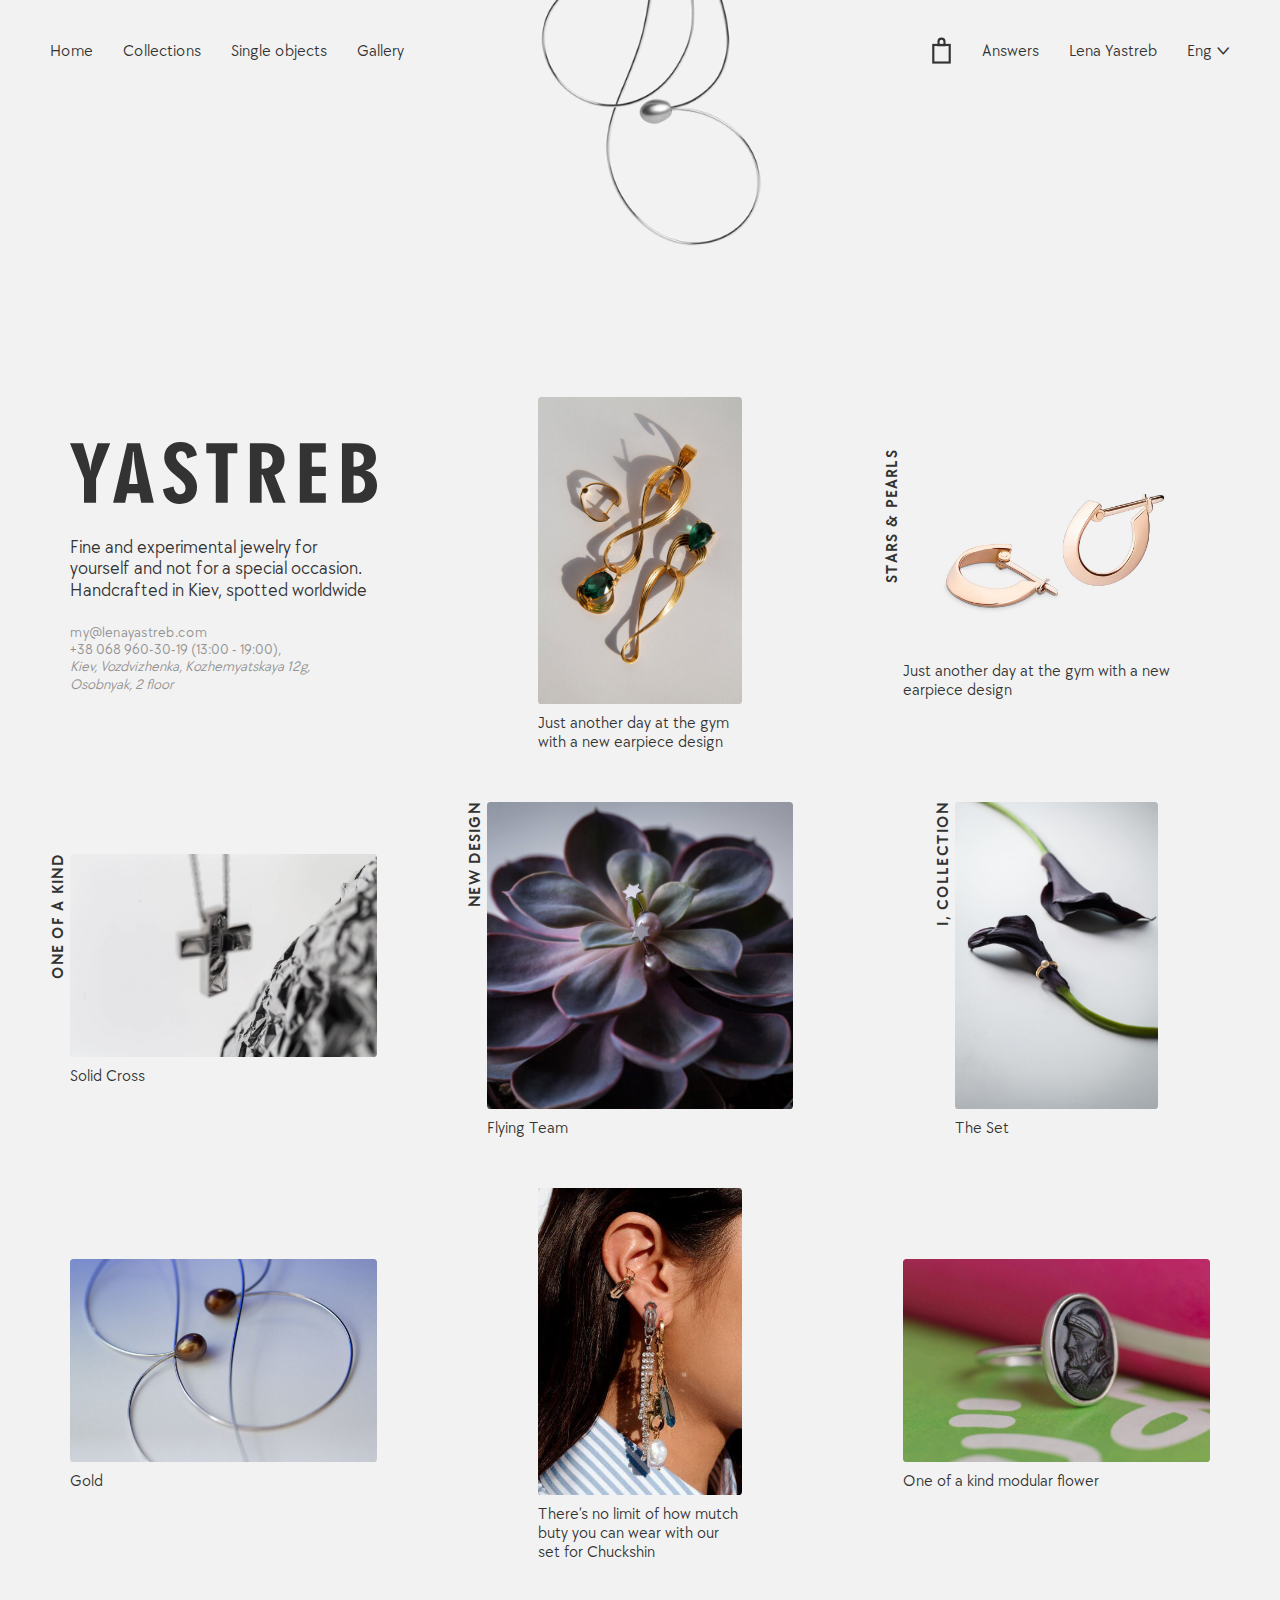
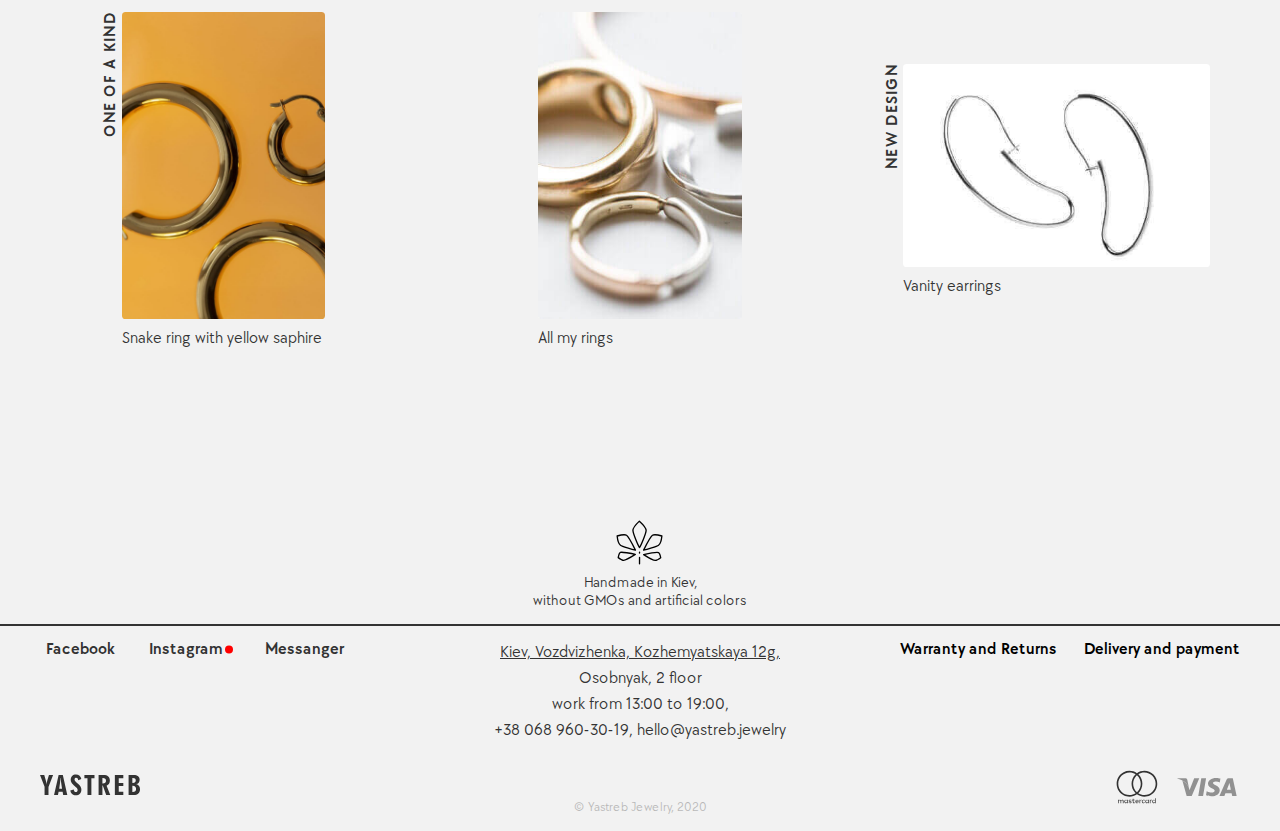
==== index.html @ 1c90f56b "first commit" ====
<!doctype html>
<html lang="en">
<head>
  <meta charset="UTF-8">
  <meta name="viewport" content="width=device-width, initial-scale=1.0">
  <meta http-equiv="X-UA-Compatible" content="ie=edge">
  <link rel="icon" href="img/favicon.png"/>
  <link rel="stylesheet" href="css/style.css">
  <title>Home | Yastreb</title>
</head>
<body>

<div id="wrapper" class="main-page main-page--decor">
  <header id="header" class="header ">
    <nav class="menu">
      <a class="header__back-ico popup-holder__header-back link--black" data-popup="close" href="index.html">
        <i class="icon-back"></i>
      </a>
      <svg class="menu__cart-mobile-ico cart-ico" viewBox="0 0 19 25" xmlns="http://www.w3.org/2000/svg">
        <path d="M6.7373 4.2125C6.7373 2.68681 7.97412 1.45 9.4998 1.45C11.0255 1.45 12.2623 2.68681 12.2623 4.2125V7.5125H6.7373V4.2125Z"/>
        <rect x="1.8999" y="7.3625" width="15.2" height="16.275"/>
      </svg>
      <a href="#" class="opener menu__opener"><span></span></a>
      <div class="drop">
        <div class="drop-list">
          <div class="menu__main">
            <ul class="menu-list">
              <li class="menu-list--border-bottom"><a href="index.html" class="menu-list--active">Home</a></li>
              <li><a href="collections.html">Collections</a></li>
              <li><a href="gallery.html">Single objects</a></li>
              <li class="menu-list--border-bottom"><a href="media.html">Gallery</a></li>
            </ul>
          </div>
          <div class="menu__secondary">
            <ul class="menu-list">
              <li class="menu__cart-ico">
                <svg class="cart-ico" viewBox="0 0 19 25" xmlns="http://www.w3.org/2000/svg">
                  <path d="M6.7373 4.2125C6.7373 2.68681 7.97412 1.45 9.4998 1.45C11.0255 1.45 12.2623 2.68681 12.2623 4.2125V7.5125H6.7373V4.2125Z"/>
                  <rect x="1.8999" y="7.3625" width="15.2" height="16.275"/>
                </svg>
              </li>
              <li><a href="#">Answers</a></li>
              <li><a href="#">Lena Yastreb</a></li>
              <li><a href="#" data-open-popup="pp_language">Eng <i class="icon-ctrl"></i></a></li>
            </ul>
          </div>
        </div>
      </div>
    </nav>

    <div class="logo ">
      <strong class="logo__img">
        <a href="#">
          <svg viewBox="0 0 147 30" fill="none" xmlns="http://www.w3.org/2000/svg">
            <path d="M129.482 29.4332V0.566793H136.839C139.727 0.566793 141.921 1.16693 143.422 2.36052C144.916 3.54745 145.67 5.28784 145.67 7.55501C145.67 9.20204 145.23 10.5557 144.343 11.6159C143.449 12.6695 142.168 13.3763 140.507 13.7164C142.382 14.2032 143.789 15.07 144.743 16.3103C145.703 17.5439 146.177 19.1309 146.177 21.078C146.177 23.6386 145.356 25.6657 143.709 27.1727C142.068 28.6797 139.827 29.4332 136.992 29.4332H129.482ZM134.992 24.9389C135.072 24.9389 135.178 24.9389 135.332 24.9522C135.485 24.9655 135.592 24.9722 135.652 24.9722C137.199 24.9722 138.38 24.5988 139.214 23.8653C140.047 23.1251 140.467 22.0782 140.467 20.7113C140.467 19.2443 140.054 18.1307 139.227 17.3772C138.4 16.6237 137.179 16.2436 135.572 16.2436H134.992V24.9389ZM134.992 11.9226C135.132 11.9493 135.272 11.9693 135.392 11.9693C135.525 11.976 135.699 11.976 135.912 11.976C137.193 11.976 138.186 11.6626 138.893 11.0425C139.607 10.409 139.961 9.52212 139.961 8.37519C139.961 7.2216 139.587 6.32807 138.847 5.70127C138.106 5.07446 137.059 4.76106 135.678 4.76106C135.612 4.76106 135.492 4.76773 135.332 4.78106C135.178 4.78773 135.065 4.7944 134.985 4.7944V11.9226H134.992ZM109.419 29.4332V0.566793H121.792V5.10113H115.122V12.016H121.792V16.4703H115.122V24.7855H121.792V29.4332H109.419ZM91.2371 12.9229C91.3105 12.9229 91.4172 12.9229 91.564 12.9429C91.7174 12.9562 91.8241 12.9629 91.8975 12.9629C93.3515 12.9629 94.4787 12.6028 95.2791 11.876C96.0795 11.1558 96.4797 10.1423 96.4797 8.84196C96.4797 7.54168 96.0862 6.54812 95.2991 5.88131C94.5054 5.20782 93.3448 4.87442 91.8174 4.87442H91.2371V12.9229ZM85.6478 29.4332V0.566793H92.7445C95.846 0.566793 98.1872 1.24694 99.7746 2.61391C101.362 3.98088 102.149 5.99467 102.149 8.66192C102.149 10.509 101.736 12.056 100.908 13.3096C100.081 14.5699 98.8942 15.4568 97.3668 15.9502L102.689 29.4399H96.7465L91.7841 15.8369H91.2371V29.4399H85.6478V29.4332ZM69.4133 29.4332V5.4012H64.8978V0.566793H79.6583V5.4012H75.1027V29.4332H69.4133ZM44.2546 22.8251L49.3037 21.4981C49.4504 22.705 49.8039 23.6319 50.3575 24.2854C50.9111 24.9522 51.6181 25.2723 52.4652 25.2723C53.2189 25.2723 53.8325 25.0122 54.2994 24.4788C54.7663 23.9453 55.0064 23.2585 55.0064 22.3916C55.0064 21.5781 54.7663 20.8113 54.2861 20.0845C53.8058 19.3576 52.6986 18.2774 50.9711 16.8437C48.5833 14.8566 46.9759 13.1963 46.1355 11.8493C45.2951 10.5023 44.8749 9.05534 44.8749 7.50167C44.8749 5.24116 45.5819 3.4341 46.9892 2.05379C48.3966 0.686819 50.2508 0 52.5386 0C54.733 0 56.5005 0.54012 57.8411 1.61369C59.1684 2.69393 60.0422 4.28095 60.4424 6.38809L55.7735 7.96844C55.6401 6.80151 55.3266 5.92132 54.8463 5.32118C54.3661 4.72105 53.7258 4.42098 52.9388 4.42098C52.1984 4.42098 51.6048 4.66104 51.1512 5.13447C50.691 5.61458 50.4642 6.24805 50.4642 7.0349C50.4642 8.40854 51.7115 10.1089 54.1994 12.1227C54.8063 12.6095 55.2665 12.9829 55.5934 13.2429C57.3876 14.7766 58.6548 16.1969 59.3819 17.4839C60.1155 18.7708 60.4824 20.1978 60.4824 21.7448C60.4824 24.2721 59.742 26.2858 58.268 27.7595C56.7939 29.2398 54.793 29.9867 52.2651 29.9867C50.0507 29.9867 48.2365 29.3599 46.8358 28.0996C45.4352 26.846 44.5814 25.0856 44.2546 22.8251ZM20.5299 29.4332L27.2131 0.566793H33.3694L39.8792 29.4332H33.8763L33.0692 24.7522H27.2131L26.2393 29.4332H20.5299ZM28.0601 20.3645H32.2221L30.8682 11.2625C30.7681 10.529 30.6681 9.60213 30.5747 8.48188C30.4813 7.36164 30.4013 6.11469 30.3412 4.73439H29.9811C29.8543 6.37475 29.7409 7.8084 29.6209 9.03534C29.5142 10.2623 29.4208 11.0425 29.3541 11.3759L28.0601 20.3645ZM6.66987 29.4332V17.6439L0 0.566793H6.21632L8.41738 8.12847C8.76421 9.3154 9.031 10.3756 9.21776 11.3025C9.41119 12.2227 9.55792 13.1696 9.66464 14.1431C9.80471 12.9229 9.97146 11.8026 10.1716 10.7691C10.3716 9.7355 10.6051 8.77528 10.8652 7.90842L13.0863 0.566793H19.1492L12.406 17.8373V29.4332H6.66987Z"/>
          </svg>
        </a>
      </strong>


    </div>

  </header>

  <div class="main-page-decor"></div>
 <main>
  <section class="home-products">
    <div class="container">
      <ul class="product-list">
        <li class="product-list-item">
          <div class="product-list-item__inner product-list-item__inner--height-auto">
            <div class="shop-info">
              <div class="shop-info__img">
                <h1 class="shop-info__title">Yastreb
                  <img src="img/logo.svg" alt="Yastreb">
                </h1>
                </div>
              <div class="shop-info__description">
                <p>Fine and experimental jewelry for yourself and not for a special occasion. Handcrafted in Kiev, spotted worldwide</p>
              </div>
              <div class="shop-info__contacts">
                <a href="mailto:my@lenayastreb.com">my@lenayastreb.com</a><br>
                <a href="tel: +380689603019">+38 068 960-30-19</a> (13:00 - 19:00),
                <address>Kiev, Vozdvizhenka, Kozhemyatskaya 12g,
                  <br>
                  Osobnyak, 2 floor</address>
              </div>
              <div class="shop-info__more">
                <img src="img/dots.svg" alt="more">
              </div>
            </div>
          </div>
        </li>

        <li class="product-list-item">
          <div class="product-list-item__inner">

            <a href="collection-slug.html">

              <div class="product-preview">
                <figure class="product-preview__inner">


                  <img class="product-preview__img" src="img/product_4.jpg" alt="Продукт">
                  <figcaption class="product-preview__horizontal-text">Just another day at the gym with a new earpiece design</figcaption>
                </figure>
              </div>
            </a>
          </div>
        </li>
        <li class="product-list-item">
          <div class="product-list-item__inner">

            <a href="collection-slug.html">

              <div class="product-preview">
                <figure class="product-preview__inner">

                  <span class="product-preview__vertical-text">Stars & Pearls</span>

                  <img class="product-preview__img" src="img/product_22.jpg" alt="Продукт">
                  <figcaption class="product-preview__horizontal-text">Just another day at the gym with a new earpiece design</figcaption>
                </figure>
              </div>
            </a>
          </div>
        </li>
        <li class="product-list-item">
          <div class="product-list-item__inner">

            <a href="collection-slug.html">

              <div class="product-preview">
                <figure class="product-preview__inner">

                  <span class="product-preview__vertical-text">One of a kind</span>

                  <img class="product-preview__img" src="img/product_6.jpg" alt="Продукт">
                  <figcaption class="product-preview__horizontal-text">Solid Cross</figcaption>
                </figure>
              </div>
            </a>
          </div>
        </li>
        <li class="product-list-item">
          <div class="product-list-item__inner">

            <a href="collection-slug.html">

              <div class="product-preview">
                <figure class="product-preview__inner">

                  <span class="product-preview__vertical-text">New design</span>

                  <img class="product-preview__img" src="img/product_1.jpg" alt="Продукт">
                  <figcaption class="product-preview__horizontal-text">Flying Team</figcaption>
                </figure>
              </div>
            </a>
          </div>
        </li>
        <li class="product-list-item">
          <div class="product-list-item__inner">

            <a href="collection-slug.html">

              <div class="product-preview">
                <figure class="product-preview__inner">

                  <span class="product-preview__vertical-text">I, Collection</span>

                  <img class="product-preview__img" src="img/product_3.jpg" alt="Продукт">
                  <figcaption class="product-preview__horizontal-text">The Set</figcaption>
                </figure>
              </div>
            </a>
          </div>
        </li>
        <li class="product-list-item">
          <div class="product-list-item__inner">

            <a href="collection-slug.html">

              <div class="product-preview">
                <figure class="product-preview__inner">


                  <img class="product-preview__img" src="img/product_7.jpg" alt="Продукт">
                  <figcaption class="product-preview__horizontal-text">Gold</figcaption>
                </figure>
              </div>
            </a>
          </div>
        </li>
        <li class="product-list-item">
          <div class="product-list-item__inner">

            <a href="collection-slug.html">

              <div class="product-preview">
                <figure class="product-preview__inner">


                  <img class="product-preview__img" src="img/product_2.jpg" alt="Продукт">
                  <figcaption class="product-preview__horizontal-text">There’s no limit of how mutch buty you can wear with our set for Chuckshin</figcaption>
                </figure>
              </div>
            </a>
          </div>
        </li>
        <li class="product-list-item">
          <div class="product-list-item__inner">

            <a href="collection-slug.html">

              <div class="product-preview">
                <figure class="product-preview__inner">


                  <img class="product-preview__img" src="img/product_11.jpg" alt="Продукт">
                  <figcaption class="product-preview__horizontal-text">One of a kind modular flower</figcaption>
                </figure>
              </div>
            </a>
          </div>
        </li>
        <li class="product-list-item">
          <div class="product-list-item__inner">

            <a href="collection-slug.html">

              <div class="product-preview">
                <figure class="product-preview__inner">

                  <span class="product-preview__vertical-text">One of a kind</span>

                  <img class="product-preview__img" src="img/product_8.jpg" alt="Продукт">
                  <figcaption class="product-preview__horizontal-text">Snake ring with yellow saphire</figcaption>
                </figure>
              </div>
            </a>
          </div>
        </li>
        <li class="product-list-item">
          <div class="product-list-item__inner">

            <a href="collection-slug.html">

              <div class="product-preview">
                <figure class="product-preview__inner">


                  <img class="product-preview__img" src="img/product_9.jpg" alt="Продукт">
                  <figcaption class="product-preview__horizontal-text">All my rings</figcaption>
                </figure>
              </div>
            </a>
          </div>
        </li>
        <li class="product-list-item">
          <div class="product-list-item__inner">

            <a href="collection-slug.html">

              <div class="product-preview">
                <figure class="product-preview__inner">

                  <span class="product-preview__vertical-text">New design</span>

                  <img class="product-preview__img" src="img/product_10.jpg" alt="Продукт">
                  <figcaption class="product-preview__horizontal-text">Vanity earrings</figcaption>
                </figure>
              </div>
            </a>
          </div>
        </li>

      </ul>
    </div>
  </section>
</main>

  <div class="popup-holder post" id="pp_gallery_product_slug">
  <div class="popup popup-holder__content">
    <div class="popup-holder__header">
      <a class="popup-holder__header-back link--black" href="#" data-popup="close">
        <i class="icon-back"></i>
      </a>
      <a class="popup-holder__header-close link--black" href="#" data-popup="close">
        <i class="icon-Close"></i>
      </a>
    </div>
    <div class="slider-arrows"></div>

    <div class="popup__container">
      <div class="post-slick-slider">
        <div class="post-slick-slider__item">
          <div class="photo-slick-slider popup__product-photo-slider">
            <div class="photo-slick-slider__item">
              <div>
                <img src="../img/product_9.jpg" alt="product">
              </div>
            </div>
          </div>
          <div class="popup__info">
            <div class="popup__title">Title photo</div>
            <div class="popup__description">1. Lorem ipsum dolor sit amet, consectetur adipisicing elit. Pariatur, rem.</div>
            <ul class="popup__product-options product-options">
              <li><span class="option-name">Weight</span> 4,3 грамм</li>
              <li><span class="option-name">Height</span> 37 мм.</li>
            </ul>
          </div>
          <a href="#" class="popup__order-link link">Order</a>
          <a href="#" class="back" data-popup="close">
            <i class="icon-back icon-back--circle"></i>
          </a>
        </div>

        <div class="post-slick-slider__item">
          <div class="photo-slick-slider popup__product-photo-slider">
            <div class="photo-slick-slider__item">
              <div>
                <img src="../img/product_5.jpg" alt="product">
              </div>
            </div>
          </div>
          <div class="popup__info">
            <div class="popup__title">Title photo</div>
            <div class="popup__description">2. Lorem ipsum dolor sit amet, consectetur adipisicing elit. Pariatur, rem.</div>
            <ul class="popup__product-options product-options">

              <li><span class="option-name">Weight</span> 4,3 грамм</li>
              <li><span class="option-name">Height</span> 37 мм.</li>

            </ul>
          </div>
          <span class="popup__order-link link">Order</span>
          <a href="#" class="back" data-popup="close">
            <i class="icon-back icon-back--circle"></i>
          </a>
        </div>

        <div class="post-slick-slider__item">
          <div class="photo-slick-slider popup__product-photo-slider">
            <div class="photo-slick-slider__item">
              <div>
                <img src="../img/product_4.jpg" alt="product">
              </div>
            </div>
          </div>
          <div class="popup__info">
            <div class="popup__title">Title photo</div>
            <div class="popup__description">3. Lorem ipsum dolor sit amet, consectetur adipisicing elit. Pariatur, rem.</div>
            <ul class="popup__product-options product-options">

              <li><span class="option-name">Weight</span> 4,3 грамм</li>
              <li><span class="option-name">Height</span> 37 мм.</li>

            </ul>
          </div>
          <span class="popup__order-link link">Order</span>
          <a href="#" class="back" data-popup="close">
            <i class="icon-back icon-back--circle"></i>
          </a>
        </div>

        <div class="post-slick-slider__item">
          <div class="photo-slick-slider popup__product-photo-slider">
            <div class="photo-slick-slider__item">
              <div>
                <img src="../img/collections-photo_2.jpg" alt="product">
              </div>
            </div>
          </div>
          <div class="popup__info">
            <div class="popup__title">Title photo</div>
            <div class="popup__description">4. Lorem ipsum dolor sit amet, consectetur adipisicing elit. Pariatur, rem.</div>
            <ul class="popup__product-options product-options">

              <li><span class="option-name">Weight</span> 4,3 грамм</li>
              <li><span class="option-name">Height</span> 37 мм.</li>

            </ul>
          </div>
          <span class="popup__order-link link">Order</span>
          <a href="#" class="back" data-popup="close">
            <i class="icon-back icon-back--circle"></i>
          </a>
        </div>

        <div class="post-slick-slider__item">
          <div class="photo-slick-slider popup__product-photo-slider">
            <div class="photo-slick-slider__item">
              <div>
                <img src="../img/product_2.jpg" alt="product">
              </div>
            </div>
          </div>
          <div class="popup__info">
            <div class="popup__title">Title photo</div>
            <div class="popup__description">5. Lorem ipsum dolor sit amet, consectetur adipisicing elit. Pariatur, rem.</div>
            <ul class="popup__product-options product-options">

              <li><span class="option-name">Weight</span> 4,3 грамм</li>
              <li><span class="option-name">Height</span> 37 мм.</li>

            </ul>
          </div>
          <span class="popup__order-link link">Order</span>
          <a href="#" class="back" data-popup="close">
            <i class="icon-back icon-back--circle"></i>
          </a>
        </div>

        <div class="post-slick-slider__item">
          <div class="photo-slick-slider popup__product-photo-slider">
            <div class="photo-slick-slider__item">
              <div>
                <img src="../img/collections-photo_3.jpg" alt="product">
              </div>
            </div>
          </div>
          <div class="popup__info">
            <div class="popup__title">Title photo</div>
            <div class="popup__description">6. Lorem ipsum dolor sit amet, consectetur adipisicing elit. Pariatur, rem.</div>
            <ul class="popup__product-options product-options">

              <li><span class="option-name">Weight</span> 4,3 грамм</li>
              <li><span class="option-name">Height</span> 37 мм.</li>

            </ul>
          </div>
          <span class="popup__order-link link">Order</span>
          <a href="#" class="back" data-popup="close">
            <i class="icon-back icon-back--circle"></i>
          </a>
        </div>

        <div class="post-slick-slider__item">
          <div class="photo-slick-slider popup__product-photo-slider">
            <div class="photo-slick-slider__item">
              <div>
                <img src="../img/product_6.jpg" alt="product">
              </div>
            </div>
          </div>
          <div class="popup__info">
            <div class="popup__title">Title photo</div>
            <div class="popup__description">7. Lorem ipsum dolor sit amet, consectetur adipisicing elit. Pariatur, rem.</div>
            <ul class="popup__product-options product-options">

              <li><span class="option-name">Weight</span> 4,3 грамм</li>
              <li><span class="option-name">Height</span> 37 мм.</li>

            </ul>
          </div>
          <span class="popup__order-link link">Order</span>
          <a href="#" class="back" data-popup="close">
            <i class="icon-back icon-back--circle"></i>
          </a>
        </div>
      </div>
    </div>
  </div>
</div>


  <footer id="footer">
      <div class="made">
          <img src="img/kiev_logo.svg" alt="Киев">
          <div class="made__text">
            Handmade in Kiev,<br>
            without GMOs and artificial colors
          </div>
      </div>

      <div class="container">
          <nav>
              <ul class="footer-nav footer-nav-left">
                  <li><a href="#">Facebook</a></li>
                  <li><a href="#" class="menu-item-decor">Instagram</a></li>
                  <li><a href="#">Messanger</a></li>
              </ul>
          </nav>
          <div class="contacts">
              <div class="show-map">
                  <img src="img/marker_map.svg" alt="Маркер на карте">
                  <span class="show-map__text">Show on the map</span>
              </div>
              <address>
                  <a class="link-map" href="https://goo.gl/maps/LA6kUesAxVRnUq699">Kiev, Vozdvizhenka, Kozhemyatskaya 12g,</a>
                  <br>Osobnyak, 2 floor
                  <br>work from 13:00 to 19:00,<br>
                  <a href="tel: +380689603019">+38 068 960-30-19</a>,
                  <a href="mailto:hello@yastreb.jewelry">hello@yastreb.jewelry</a>
              </address>
          </div>
          <nav>
              <ul class="footer-nav footer-nav-right">
                  <li><a href="static-page.html">Warranty and Returns</a></li>
                  <li><a href="static-page.html">Delivery and payment</a></li>
              </ul>
          </nav>

          <div class="footer-icons">
              <div class="footer-icons__logo">
                  <a href="#">
                      <svg class="footer__logo"  viewBox="0 0 106 22" xmlns="http://www.w3.org/2000/svg">
                          <path d="M93.8981 21.5844V0.415648H99.2332C101.328 0.415648 102.919 0.855746 104.007 1.73105C105.091 2.60147 105.637 3.87775 105.637 5.54034C105.637 6.74817 105.318 7.74083 104.675 8.51834C104.027 9.29095 103.098 9.80929 101.893 10.0587C103.253 10.4156 104.273 11.0513 104.965 11.9609C105.661 12.8655 106.005 14.0293 106.005 15.4572C106.005 17.335 105.41 18.8215 104.215 19.9266C103.025 21.0318 101.4 21.5844 99.3445 21.5844H93.8981ZM97.8934 18.2885C97.9514 18.2885 98.0288 18.2885 98.1401 18.2983C98.2513 18.3081 98.3287 18.313 98.3723 18.313C99.4944 18.313 100.351 18.0391 100.955 17.5012C101.56 16.9584 101.864 16.1907 101.864 15.1883C101.864 14.1125 101.565 13.2958 100.965 12.7433C100.365 12.1907 99.4799 11.912 98.3142 11.912H97.8934V18.2885ZM97.8934 8.74328C97.995 8.76284 98.0965 8.77751 98.1836 8.77751C98.2804 8.7824 98.4061 8.7824 98.5609 8.7824C99.4896 8.7824 100.21 8.55257 100.723 8.0978C101.241 7.63325 101.497 6.98288 101.497 6.14181C101.497 5.29584 101.226 4.64059 100.689 4.18093C100.152 3.72127 99.3928 3.49144 98.3916 3.49144C98.3432 3.49144 98.2562 3.49633 98.1401 3.50611C98.0288 3.511 97.9466 3.51589 97.8886 3.51589V8.74328H97.8934ZM79.3488 21.5844V0.415648H88.3212V3.74083H83.4844V8.81174H88.3212V12.0782H83.4844V18.176H88.3212V21.5844H79.3488ZM66.1635 9.47677C66.2167 9.47677 66.2941 9.47677 66.4005 9.49144C66.5118 9.50122 66.5892 9.50611 66.6424 9.50611C67.6968 9.50611 68.5143 9.24205 69.0947 8.70905C69.6751 8.18093 69.9653 7.43765 69.9653 6.48411C69.9653 5.53056 69.6799 4.80196 69.1092 4.31296C68.5336 3.81907 67.692 3.57457 66.5844 3.57457H66.1635V9.47677ZM62.1102 21.5844V0.415648H67.2567C69.5058 0.415648 71.2036 0.914425 72.3547 1.91687C73.5059 2.91932 74.0767 4.39609 74.0767 6.35208C74.0767 7.7066 73.7768 8.84107 73.177 9.76039C72.5772 10.6846 71.7163 11.335 70.6086 11.6968L74.4684 21.5892H70.1588L66.5602 11.6137H66.1635V21.5892H62.1102V21.5844ZM50.3373 21.5844V3.96088H47.0627V0.415648H57.7667V3.96088H54.4632V21.5844H50.3373ZM32.0926 16.7384L35.7541 15.7653C35.8605 16.6504 36.1169 17.3301 36.5184 17.8093C36.9198 18.2983 37.4325 18.533 38.0468 18.533C38.5934 18.533 39.0384 18.3423 39.377 17.9511C39.7155 17.5599 39.8897 17.0562 39.8897 16.4205C39.8897 15.824 39.7155 15.2616 39.3673 14.7286C39.019 14.1956 38.2161 13.4034 36.9634 12.3521C35.2318 10.8949 34.0661 9.67726 33.4566 8.68949C32.8472 7.70171 32.5425 6.64059 32.5425 5.50122C32.5425 3.84352 33.0552 2.51834 34.0757 1.50611C35.0963 0.503667 36.441 0 38.1 0C39.6913 0 40.9731 0.396088 41.9453 1.18337C42.9079 1.97555 43.5415 3.13936 43.8317 4.6846L40.4459 5.84352C40.3492 4.98777 40.1218 4.3423 39.7736 3.9022C39.4253 3.4621 38.961 3.24205 38.3902 3.24205C37.8533 3.24205 37.4229 3.41809 37.094 3.76528C36.7602 4.11736 36.5958 4.58191 36.5958 5.15892C36.5958 6.16626 37.5003 7.4132 39.3044 8.88997C39.7446 9.24694 40.0783 9.52078 40.3153 9.71149C41.6164 10.8362 42.5354 11.8777 43.0626 12.8215C43.5947 13.7653 43.8607 14.8117 43.8607 15.9462C43.8607 17.7995 43.3238 19.2763 42.2549 20.357C41.1859 21.4425 39.7349 21.9902 37.9017 21.9902C36.2959 21.9902 34.9802 21.5306 33.9645 20.6064C32.9488 19.687 32.3296 18.3961 32.0926 16.7384ZM14.8879 21.5844L19.7344 0.415648H24.1989L28.9196 21.5844H24.5665L23.9812 18.1516H19.7344L19.0282 21.5844H14.8879ZM20.3487 14.934H23.3669L22.385 8.25917C22.3125 7.72127 22.2399 7.04156 22.1722 6.22005C22.1045 5.39853 22.0465 4.48411 22.0029 3.47188H21.7417C21.6498 4.67482 21.5676 5.72616 21.4805 6.62592C21.4031 7.52567 21.3354 8.0978 21.2871 8.3423L20.3487 14.934ZM4.83687 21.5844V12.9389L0 0.415648H4.50796L6.10413 5.96088C6.35565 6.8313 6.54912 7.6088 6.68455 8.28851C6.82482 8.96332 6.93123 9.6577 7.00862 10.3716C7.1102 9.47677 7.23112 8.65526 7.37623 7.89731C7.52133 7.13936 7.69062 6.43521 7.87926 5.79951L9.48994 0.415648H13.8867L8.99658 13.0807V21.5844H4.83687Z"/>
                      </svg>
                  </a>
              </div>

              <div class="payment-icons">
                  <svg width="42" height="34" viewBox="0 0 42 34" xmlns="http://www.w3.org/2000/svg">
                      <path d="M7.59257 33.1974V31.0409C7.59257 30.2144 7.09285 29.6729 6.27257 29.6729C5.83885 29.6729 5.37685 29.8154 5.05628 30.2809C4.80171 29.8819 4.45285 29.6729 3.91542 29.6729C3.50999 29.6539 3.12342 29.8439 2.87828 30.1764V29.7394H2.19942V33.1974H2.87828V31.2214C2.87828 30.6134 3.23657 30.3189 3.73628 30.3189C4.23599 30.3189 4.51885 30.6419 4.51885 31.2214V33.2069H5.19771V31.2214C5.19771 30.6134 5.556 30.3189 6.05571 30.3189C6.55542 30.3189 6.83828 30.6419 6.83828 31.2214V33.2069L7.59257 33.1974ZM18.7371 29.7774H17.4831V28.7324H16.8043V29.7774H16.0971V30.3854H16.8137V32.0099C16.8137 32.7984 17.0966 33.2734 17.9546 33.2734C18.2751 33.2639 18.5957 33.1784 18.8786 33.0169L18.6617 32.4089C18.4731 32.5324 18.2469 32.5894 18.0206 32.5894C17.6623 32.5894 17.4831 32.3709 17.4831 32.0099V30.3569H18.7371V29.7774ZM25.1014 29.6729C24.7243 29.6634 24.3754 29.8534 24.168 30.1764V29.7394H23.4892V33.1974H24.168V31.2594C24.168 30.6799 24.4509 30.3189 24.9223 30.3189C25.0826 30.3284 25.2334 30.3474 25.3843 30.3949L25.6012 29.7489C25.4409 29.7014 25.2712 29.6824 25.1014 29.6729ZM15.4843 30.0339C15.126 29.7774 14.6263 29.6729 14.0889 29.6729C13.2309 29.6729 12.6934 30.0719 12.6934 30.7559C12.6934 31.3354 13.0894 31.6584 13.8343 31.7629L14.1926 31.8009C14.5886 31.8769 14.8337 32.0194 14.8337 32.1999C14.8337 32.4564 14.5509 32.6369 14.0134 32.6369C13.608 32.6464 13.2026 32.5229 12.8726 32.2759L12.5143 32.8174C13.014 33.1784 13.6269 33.2544 13.9851 33.2544C14.9846 33.2544 15.522 32.7889 15.522 32.1334C15.522 31.5254 15.0883 31.2309 14.3434 31.1264L13.9851 31.0884C13.6646 31.0504 13.3817 30.9459 13.3817 30.7274C13.3817 30.4709 13.6646 30.2904 14.0606 30.2904C14.4943 30.2904 14.9186 30.4709 15.1354 30.5754L15.4843 30.0339ZM25.8557 31.4684C25.8557 32.5134 26.5346 33.2734 27.6472 33.2734C28.1469 33.2734 28.5052 33.1689 28.8634 32.8744L28.5052 32.3329C28.2506 32.5419 27.9394 32.6559 27.6094 32.6559C27.006 32.6559 26.5346 32.1904 26.5346 31.5064C26.5346 30.8224 26.9966 30.3569 27.6094 30.3569C27.9394 30.3569 28.2506 30.4709 28.5052 30.6799L28.8634 30.1384C28.5052 29.8534 28.1469 29.7394 27.6472 29.7394C26.5629 29.6729 25.8557 30.4329 25.8557 31.4684ZM21.066 29.6729C20.0666 29.6729 19.3877 30.3949 19.3877 31.4779C19.3877 32.5609 20.1043 33.2829 21.1414 33.2829C21.6412 33.2924 22.1409 33.1309 22.5369 32.8174L22.1786 32.3139C21.8957 32.5419 21.5374 32.6654 21.1791 32.6749C20.7171 32.6749 20.2174 32.3899 20.142 31.7724H22.6783V31.4874C22.6689 30.3949 22.0277 29.6729 21.066 29.6729ZM21.0283 30.3189C21.528 30.3189 21.8863 30.6419 21.924 31.1834H20.0666C20.1703 30.6799 20.4909 30.3189 21.0283 30.3189ZM11.7694 31.4684V29.7394H11.0906V30.1764C10.836 29.8534 10.4871 29.6729 9.978 29.6729C9.01628 29.6729 8.29971 30.4329 8.29971 31.4779C8.29971 32.5229 9.01628 33.2829 9.978 33.2829C10.4777 33.2829 10.836 33.1024 11.0906 32.7794V33.2164H11.7694V31.4684ZM9.01628 31.4684C9.01628 30.8224 9.41228 30.3189 10.0911 30.3189C10.7323 30.3189 11.1283 30.8224 11.1283 31.4684C11.1283 32.1524 10.6946 32.6179 10.0911 32.6179C9.41228 32.6559 9.01628 32.1239 9.01628 31.4684ZM35.4352 29.6729C35.058 29.6634 34.7092 29.8534 34.5017 30.1764V29.7394H33.8229V33.1974H34.5017V31.2594C34.5017 30.6799 34.7846 30.3189 35.256 30.3189C35.4163 30.3284 35.5672 30.3474 35.718 30.3949L35.9349 29.7489C35.7652 29.7014 35.5954 29.6824 35.4352 29.6729ZM32.7857 31.4684V29.7394H32.1069V30.1764C31.8523 29.8534 31.5034 29.6729 30.9943 29.6729C30.0326 29.6729 29.316 30.4329 29.316 31.4779C29.316 32.5229 30.0326 33.2829 30.9943 33.2829C31.494 33.2829 31.8523 33.1024 32.1069 32.7794V33.2164H32.7857V31.4684ZM30.0326 31.4684C30.0326 30.8224 30.4286 30.3189 31.1074 30.3189C31.7486 30.3189 32.1446 30.8224 32.1446 31.4684C32.1446 32.1524 31.7109 32.6179 31.1074 32.6179C30.4286 32.6559 30.0326 32.1239 30.0326 31.4684ZM39.6875 31.4684V28.3714H39.0086V30.1764C38.754 29.8534 38.4052 29.6729 37.896 29.6729C36.9343 29.6729 36.2177 30.4329 36.2177 31.4779C36.2177 32.5229 36.9343 33.2829 37.896 33.2829C38.3957 33.2829 38.754 33.1024 39.0086 32.7794V33.2164H39.6875V31.4684ZM36.9343 31.4684C36.9343 30.8224 37.3303 30.3189 38.0092 30.3189C38.6503 30.3189 39.0463 30.8224 39.0463 31.4684C39.0463 32.1524 38.6126 32.6179 38.0092 32.6179C37.3303 32.6654 36.9343 32.1239 36.9343 31.4684ZM37.5094 4.54541C33.0686 0.0709102 26.0632 -0.50859 20.9529 3.15841C17.0306 0.34641 11.8826 -0.0240899 7.602 2.19891C3.32142 4.42191 0.634277 8.86791 0.634277 13.7224C0.634277 18.5769 3.32142 23.0229 7.602 25.2459C11.8826 27.4689 17.0306 27.0984 20.9529 24.2864C24.8752 27.0984 30.0232 27.4689 34.3037 25.2459C38.5843 23.0229 41.2715 18.5769 41.2715 13.7224C41.2809 10.2739 39.9232 6.97741 37.5094 4.54541ZM20.9529 22.2249C16.2951 18.0639 15.8614 10.8914 19.9911 6.18891C20.2929 5.84691 20.6134 5.52391 20.9529 5.21991C25.6106 9.38091 26.0443 16.5629 21.9052 21.2559C21.6129 21.5979 21.2923 21.9209 20.9529 22.2249ZM13.5043 25.0559C7.29085 25.0559 2.25599 19.9829 2.25599 13.7224C2.25599 7.46191 7.29085 2.38891 13.5043 2.38891C15.6823 2.37941 17.8131 3.02541 19.6329 4.23191C14.4283 9.12441 14.1454 17.3419 19.0011 22.5859C19.1991 22.8044 19.416 23.0134 19.6329 23.2224C17.8131 24.4194 15.6823 25.0654 13.5043 25.0559ZM28.4014 25.0559C26.2234 25.0654 24.0926 24.4194 22.2729 23.2224C27.4774 18.3204 27.7509 10.1029 22.8952 4.85891C22.6972 4.64041 22.4897 4.44091 22.2729 4.23191C24.0926 3.02541 26.2234 2.37941 28.4014 2.38891C34.6149 2.38891 39.6497 7.46191 39.6497 13.7224C39.6592 19.9829 34.6243 25.0559 28.4014 25.0559Z"/>
                  </svg>
                  <svg width="66" height="38" viewBox="0 0 66 38" xmlns="http://www.w3.org/2000/svg">
                      <g opacity="0.5">
                          <path d="M24.2691 27.9964L27.2768 10.2409H32.076L29.0682 27.9964H24.2691ZM46.4168 10.6209C45.4645 10.2694 43.9748 9.87988 42.1174 9.87988C37.3748 9.87988 34.0277 12.2834 33.9994 15.7414C33.9711 18.2969 36.3848 19.7124 38.2045 20.5674C40.0714 21.4414 40.7031 21.9924 40.6937 22.7714C40.6842 23.9589 39.204 24.5004 37.818 24.5004C35.8945 24.5004 34.8762 24.2344 33.3017 23.5694L32.6794 23.2844L32.01 27.2554C33.132 27.7494 35.2062 28.1769 37.356 28.2054C42.4002 28.2054 45.6814 25.8209 45.7191 22.1444C45.738 20.1209 44.4557 18.5914 41.6837 17.3184C40.0054 16.5014 38.9777 15.9504 38.9871 15.1144C38.9871 14.3734 39.8545 13.5849 41.7402 13.5849C43.3148 13.5564 44.4462 13.9079 45.3325 14.2689L45.7662 14.4779L46.4168 10.6209ZM58.7777 10.2409H55.0628C53.9125 10.2409 53.0545 10.5544 52.5454 11.7134L45.4174 27.9774H50.4617C50.4617 27.9774 51.282 25.7924 51.4705 25.3079C52.0174 25.3079 56.9202 25.3174 57.618 25.3174C57.7594 25.9349 58.2025 27.9774 58.2025 27.9774H62.6622L58.7777 10.2409ZM52.8942 21.7074C53.2902 20.6814 54.8082 16.7484 54.8082 16.7484C54.78 16.7959 55.2042 15.7224 55.4494 15.0574L55.77 16.5869C55.77 16.5869 56.694 20.8239 56.8825 21.7169L52.8942 21.7074ZM20.196 10.2409L15.4911 22.3439L14.9914 19.8834C14.1145 17.0524 11.3897 13.9839 8.34424 12.4449L12.6437 27.9679L17.7257 27.9584L25.278 10.2409H20.196Z"/>
                          <path d="M11.1067 10.241H3.3658L3.2998 10.6115C9.32466 12.084 13.3129 15.6275 14.9629 19.9025L13.2752 11.742C12.9924 10.621 12.1438 10.279 11.1067 10.241Z"/>
                      </g>
                  </svg>
              </div>
          </div>
          <span class="copyright">&copy; <a href="#">Yastreb</a> Jewelry, 2020</span>
      </div>
  </footer>

  <div class="popup-holder language" id="pp_language">
    <div class="popup-small language__popup popup-holder__content">
      <ul class="language__list">
        <li><a href="#">Українська</a></li>
        <li><a href="#">Русский</a></li>
        <li><a href="#">English</a></li>
      </ul>
    </div>
  </div>

  <div id="cart" class="cart">

  <div class="cart-panel">

    <div class="cart-panel__header">
      <a class="cart-panel__ico" href="#">
        <i class="icon-Close cart-panel__close"></i>
        <i class=" icon-back cart-panel__arrow"></i>
      </a>
    </div>

    <ul class="cart-panel__product-list">
      <li>
        <div class="product-cart">
          <img class="product-cart__img" src="img/product_14.jpg" alt="Product in the cart">
          <div>
            <span class="product-cart__title">Mono Earring "Eternity" blue"</span>
            <span class="product-cart__price">2800 UAH</span>
          </div>
          <a class="product-cart__delete" href="#"><i class="icon-Close"></i></a>
        </div>
      </li>

      <li>
        <div class="product-cart">
          <img class="product-cart__img" src="img/product_23.jpg" alt="Product in the cart">
          <div>
            <span class="product-cart__title">Earrings "Mirror</span>
            <span class="product-cart__price">On order</span>
          </div>
          <a class="product-cart__delete" href="#"><i class="icon-Close"></i></a>
        </div>
      </li>
    </ul>

    <span class="cart-panel__total-sum">Total, including delivery: 2800 UAH</span>

    <div class="cart-panel__form-cart">
      <form action="/" class="nice-form">
        <fieldset>
          <legend>Contact information</legend>
          <label>Name
            <input type="text" name="name">
          </label>
          <label>Phone
            <input class="input--error" type="text" name="phone">
          </label>
          <label>E-mail (not necessary)
            <input type="email" name="email">
          </label>
          <label>Comments to the order: sizes, urgency, wishes
            <textarea name="message" cols="20" rows="5"></textarea>
          </label>
        </fieldset>

        <fieldset>
          <legend>Payment method</legend>
          <label>
            <input type="radio" name="pay" checked>
            <span class="fake-input"></span>
            <span class="fake-label">Pay by Visa / Mastercard online</span>
          </label>
          <label>
            <input type="radio" name="pay">
            <span class="fake-input"></span>
            <span class="fake-label">Pay upon receipt</span>
          </label>
          <label>
            <input type="radio" name="pay">
            <span class="fake-input"></span>
            <span class="fake-label">Transfer to card</span>
          </label>
        </fieldset>

        <fieldset>
          <legend>How i want to receive my order</legend>
          <label>
            <input type="radio" name="delivery" checked>
            <span class="fake-input"></span>
            <span class="fake-label">Pick up personally</span>
          </label>
          <label>
            <input type="radio" name="delivery">
            <span class="fake-input"></span>
            <span class="fake-label">Deliver by "Nova Poshta"</span>
          </label>
        </fieldset>
        
        

        <button type="button" class="btn">Delivery and payment</button>
        <a href="#">Just send a request</a>
      </form>
    </div>

    <div class="cart-panel__info cart-panel__info--text-error">
      <p>We need to know how to contact you, please leave your phone number or e-mail</p>
    </div>

    <div class="cart-panel__info">
      <p> We send my jewelry by New Mail, send it by courier in Kiev or personally in the showroom. After placing your order, we will contact you within 24 hours to clarify the details. </p>
      <p> You can pay with Visa \ Mastercard online, upon receipt or transfer to a card </p>
    </div>

    <div class="cart-panel__info cart-panel__info--text-green">
      <span class="cart-panel__info-title">Order with customization</span>
      <p>We will contact you to clarify the desired changes, cost and timing</p>
    </div>

    <div class="cart-panel__info cart-panel__info--thanks">
      <span class="cart-panel__info-title">Thanks!</span>
      <p>We will contact you as soon as possible, and the order was assigned the code 2342</p>
    </div>

    <div class="cart-panel__instagram cart-panel-instagram">

      <a href="#" class="cart-panel-instagram__ico link--black">
        <i class="icon-instagram"></i>
      </a>
      <div class="cart-panel-instagram__text">
        <p>While my guys are processing your order, check out my Instagram for beautiful pictures and new ideas</p>
      </div>


      <div class="cart-panel-instagram__photos">
        <div class="cart-panel-slick-slider">
          <div>
            <div class="cart-panel-instagram__photo">
              <img src="img/cart-inst_1.jpg" alt="cart-img">
            </div>
          </div>
          <div>
            <div class="cart-panel-instagram__photo">
              <img src="img/cart-inst_2.jpg" alt="cart-img">
            </div>
          </div>
          <div>
            <div class="cart-panel-instagram__photo">
              <img src="img/cart-inst_3.jpg" alt="cart-img">
            </div>
          </div>
          <div>
            <div class="cart-panel-instagram__photo">
              <img src="img/cart-inst_4.jpg" alt="cart-img">
            </div>
          </div>
          <div>
            <div class="cart-panel-instagram__photo">
              <img src="img/cart-inst_5.jpg" alt="cart-img">
            </div>
          </div>
          <div>
            <div class="cart-panel-instagram__photo">
              <img src="img/cart-inst_4.jpg" alt="cart-img">
            </div>
          </div>
        </div>
      </div>
    </div>

    <span class="cart-panel__text-close link cart-panel__close">Close</span>
  </div>
</div>

  </div> 

  <script src="js/main.js"></script>
</body>
</html>
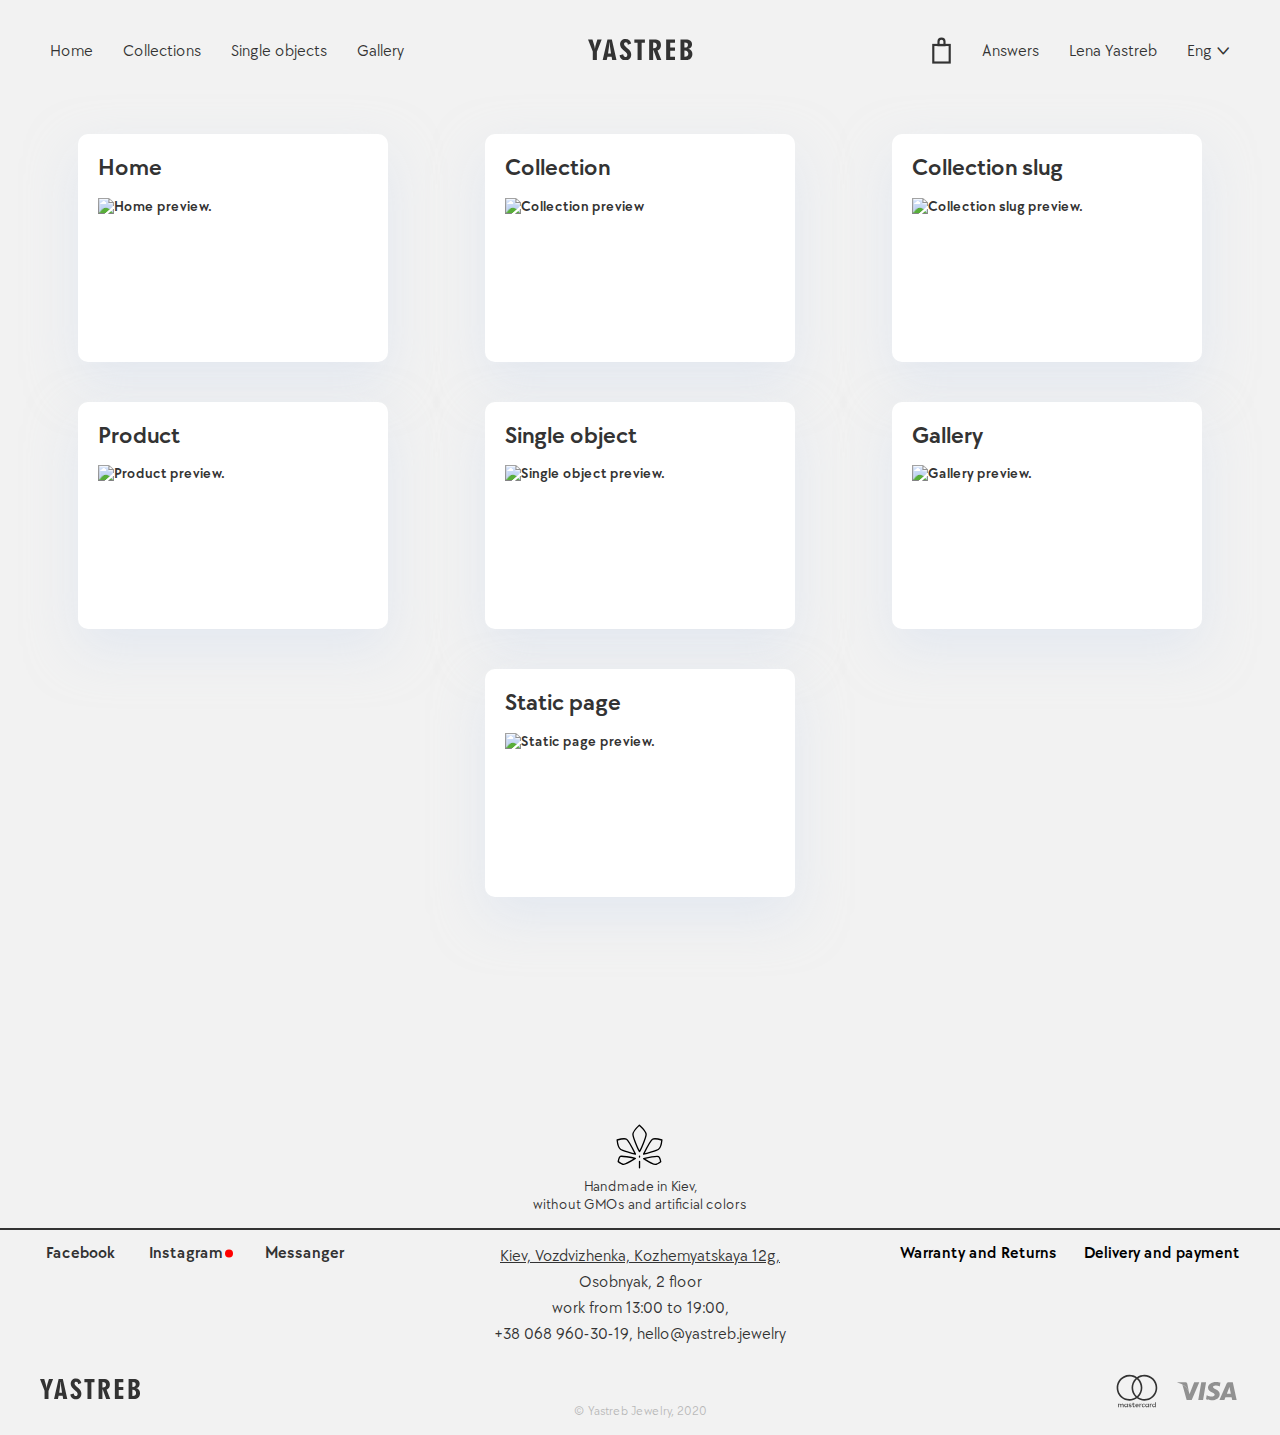
==== commit 0cf623ff: "Add files via upload" ====
--- a/index.html
+++ b/index.html
@@ -1,4 +1,3 @@
-
 <!doctype html>
 <html lang="en">
 <head>
@@ -7,11 +6,11 @@
   <meta http-equiv="X-UA-Compatible" content="ie=edge">
   <link rel="icon" href="img/favicon.png"/>
   <link rel="stylesheet" href="css/style.css">
-  <title>Home | Yastreb</title>
+  <title></title>
 </head>
 <body>
 
-<div id="wrapper" class="main-page main-page--decor">
+<div id="wrapper" class="">
   <header id="header" class="header ">
     <nav class="menu">
       <a class="header__back-ico popup-holder__header-back link--black" data-popup="close" href="index.html">
@@ -26,7 +25,7 @@
         <div class="drop-list">
           <div class="menu__main">
             <ul class="menu-list">
-              <li class="menu-list--border-bottom"><a href="index.html" class="menu-list--active">Home</a></li>
+              <li class="menu-list--border-bottom"><a href="home.html" class="menu-list--active">Home</a></li>
               <li><a href="collections.html">Collections</a></li>
               <li><a href="gallery.html">Single objects</a></li>
               <li class="menu-list--border-bottom"><a href="media.html">Gallery</a></li>
@@ -51,7 +50,7 @@
 
     <div class="logo ">
       <strong class="logo__img">
-        <a href="#">
+        <a href="./">
           <svg viewBox="0 0 147 30" fill="none" xmlns="http://www.w3.org/2000/svg">
             <path d="M129.482 29.4332V0.566793H136.839C139.727 0.566793 141.921 1.16693 143.422 2.36052C144.916 3.54745 145.67 5.28784 145.67 7.55501C145.67 9.20204 145.23 10.5557 144.343 11.6159C143.449 12.6695 142.168 13.3763 140.507 13.7164C142.382 14.2032 143.789 15.07 144.743 16.3103C145.703 17.5439 146.177 19.1309 146.177 21.078C146.177 23.6386 145.356 25.6657 143.709 27.1727C142.068 28.6797 139.827 29.4332 136.992 29.4332H129.482ZM134.992 24.9389C135.072 24.9389 135.178 24.9389 135.332 24.9522C135.485 24.9655 135.592 24.9722 135.652 24.9722C137.199 24.9722 138.38 24.5988 139.214 23.8653C140.047 23.1251 140.467 22.0782 140.467 20.7113C140.467 19.2443 140.054 18.1307 139.227 17.3772C138.4 16.6237 137.179 16.2436 135.572 16.2436H134.992V24.9389ZM134.992 11.9226C135.132 11.9493 135.272 11.9693 135.392 11.9693C135.525 11.976 135.699 11.976 135.912 11.976C137.193 11.976 138.186 11.6626 138.893 11.0425C139.607 10.409 139.961 9.52212 139.961 8.37519C139.961 7.2216 139.587 6.32807 138.847 5.70127C138.106 5.07446 137.059 4.76106 135.678 4.76106C135.612 4.76106 135.492 4.76773 135.332 4.78106C135.178 4.78773 135.065 4.7944 134.985 4.7944V11.9226H134.992ZM109.419 29.4332V0.566793H121.792V5.10113H115.122V12.016H121.792V16.4703H115.122V24.7855H121.792V29.4332H109.419ZM91.2371 12.9229C91.3105 12.9229 91.4172 12.9229 91.564 12.9429C91.7174 12.9562 91.8241 12.9629 91.8975 12.9629C93.3515 12.9629 94.4787 12.6028 95.2791 11.876C96.0795 11.1558 96.4797 10.1423 96.4797 8.84196C96.4797 7.54168 96.0862 6.54812 95.2991 5.88131C94.5054 5.20782 93.3448 4.87442 91.8174 4.87442H91.2371V12.9229ZM85.6478 29.4332V0.566793H92.7445C95.846 0.566793 98.1872 1.24694 99.7746 2.61391C101.362 3.98088 102.149 5.99467 102.149 8.66192C102.149 10.509 101.736 12.056 100.908 13.3096C100.081 14.5699 98.8942 15.4568 97.3668 15.9502L102.689 29.4399H96.7465L91.7841 15.8369H91.2371V29.4399H85.6478V29.4332ZM69.4133 29.4332V5.4012H64.8978V0.566793H79.6583V5.4012H75.1027V29.4332H69.4133ZM44.2546 22.8251L49.3037 21.4981C49.4504 22.705 49.8039 23.6319 50.3575 24.2854C50.9111 24.9522 51.6181 25.2723 52.4652 25.2723C53.2189 25.2723 53.8325 25.0122 54.2994 24.4788C54.7663 23.9453 55.0064 23.2585 55.0064 22.3916C55.0064 21.5781 54.7663 20.8113 54.2861 20.0845C53.8058 19.3576 52.6986 18.2774 50.9711 16.8437C48.5833 14.8566 46.9759 13.1963 46.1355 11.8493C45.2951 10.5023 44.8749 9.05534 44.8749 7.50167C44.8749 5.24116 45.5819 3.4341 46.9892 2.05379C48.3966 0.686819 50.2508 0 52.5386 0C54.733 0 56.5005 0.54012 57.8411 1.61369C59.1684 2.69393 60.0422 4.28095 60.4424 6.38809L55.7735 7.96844C55.6401 6.80151 55.3266 5.92132 54.8463 5.32118C54.3661 4.72105 53.7258 4.42098 52.9388 4.42098C52.1984 4.42098 51.6048 4.66104 51.1512 5.13447C50.691 5.61458 50.4642 6.24805 50.4642 7.0349C50.4642 8.40854 51.7115 10.1089 54.1994 12.1227C54.8063 12.6095 55.2665 12.9829 55.5934 13.2429C57.3876 14.7766 58.6548 16.1969 59.3819 17.4839C60.1155 18.7708 60.4824 20.1978 60.4824 21.7448C60.4824 24.2721 59.742 26.2858 58.268 27.7595C56.7939 29.2398 54.793 29.9867 52.2651 29.9867C50.0507 29.9867 48.2365 29.3599 46.8358 28.0996C45.4352 26.846 44.5814 25.0856 44.2546 22.8251ZM20.5299 29.4332L27.2131 0.566793H33.3694L39.8792 29.4332H33.8763L33.0692 24.7522H27.2131L26.2393 29.4332H20.5299ZM28.0601 20.3645H32.2221L30.8682 11.2625C30.7681 10.529 30.6681 9.60213 30.5747 8.48188C30.4813 7.36164 30.4013 6.11469 30.3412 4.73439H29.9811C29.8543 6.37475 29.7409 7.8084 29.6209 9.03534C29.5142 10.2623 29.4208 11.0425 29.3541 11.3759L28.0601 20.3645ZM6.66987 29.4332V17.6439L0 0.566793H6.21632L8.41738 8.12847C8.76421 9.3154 9.031 10.3756 9.21776 11.3025C9.41119 12.2227 9.55792 13.1696 9.66464 14.1431C9.80471 12.9229 9.97146 11.8026 10.1716 10.7691C10.3716 9.7355 10.6051 8.77528 10.8652 7.90842L13.0863 0.566793H19.1492L12.406 17.8373V29.4332H6.66987Z"/>
           </svg>
@@ -63,406 +62,67 @@
 
   </header>
 
-  <div class="main-page-decor"></div>
- <main>
-  <section class="home-products">
-    <div class="container">
-      <ul class="product-list">
-        <li class="product-list-item">
-          <div class="product-list-item__inner product-list-item__inner--height-auto">
-            <div class="shop-info">
-              <div class="shop-info__img">
-                <h1 class="shop-info__title">Yastreb
-                  <img src="img/logo.svg" alt="Yastreb">
-                </h1>
-                </div>
-              <div class="shop-info__description">
-                <p>Fine and experimental jewelry for yourself and not for a special occasion. Handcrafted in Kiev, spotted worldwide</p>
-              </div>
-              <div class="shop-info__contacts">
-                <a href="mailto:my@lenayastreb.com">my@lenayastreb.com</a><br>
-                <a href="tel: -+380689603019">+38 068 960-30-19</a> (13:00 - 19:00),
-                <address>Kiev, Vozdvizhenka, Kozhemyatskaya 12g,
-                  <br>
-                  Osobnyak, 2 floor</address>
-              </div>
-              <div class="shop-info__more">
-                <img src="img/dots.svg" alt="more">
-              </div>
-            </div>
-          </div>
-        </li>
-
-        <li class="product-list-item">
-          <div class="product-list-item__inner">
-
-            <a href="collection-slug.html">
-
-              <div class="product-preview">
-                <figure class="product-preview__inner">
-
-
-                  <img class="product-preview__img" src="img/product_4.jpg" alt="Продукт">
-                  <figcaption class="product-preview__horizontal-text">Just another day at the gym with a new earpiece design</figcaption>
-                </figure>
-              </div>
-            </a>
-          </div>
-        </li>
-        <li class="product-list-item">
-          <div class="product-list-item__inner">
-
-            <a href="collection-slug.html">
-
-              <div class="product-preview">
-                <figure class="product-preview__inner">
-
-                  <span class="product-preview__vertical-text">Stars & Pearls</span>
-
-                  <img class="product-preview__img" src="img/product_22.jpg" alt="Продукт">
-                  <figcaption class="product-preview__horizontal-text">Just another day at the gym with a new earpiece design</figcaption>
-                </figure>
-              </div>
-            </a>
-          </div>
-        </li>
-        <li class="product-list-item">
-          <div class="product-list-item__inner">
-
-            <a href="collection-slug.html">
-
-              <div class="product-preview">
-                <figure class="product-preview__inner">
-
-                  <span class="product-preview__vertical-text">One of a kind</span>
-
-                  <img class="product-preview__img" src="img/product_6.jpg" alt="Продукт">
-                  <figcaption class="product-preview__horizontal-text">Solid Cross</figcaption>
-                </figure>
-              </div>
-            </a>
-          </div>
-        </li>
-        <li class="product-list-item">
-          <div class="product-list-item__inner">
-
-            <a href="collection-slug.html">
-
-              <div class="product-preview">
-                <figure class="product-preview__inner">
-
-                  <span class="product-preview__vertical-text">New design</span>
-
-                  <img class="product-preview__img" src="img/product_1.jpg" alt="Продукт">
-                  <figcaption class="product-preview__horizontal-text">Flying Team</figcaption>
-                </figure>
-              </div>
-            </a>
-          </div>
-        </li>
-        <li class="product-list-item">
-          <div class="product-list-item__inner">
-
-            <a href="collection-slug.html">
-
-              <div class="product-preview">
-                <figure class="product-preview__inner">
-
-                  <span class="product-preview__vertical-text">I, Collection</span>
-
-                  <img class="product-preview__img" src="img/product_3.jpg" alt="Продукт">
-                  <figcaption class="product-preview__horizontal-text">The Set</figcaption>
-                </figure>
-              </div>
-            </a>
-          </div>
-        </li>
-        <li class="product-list-item">
-          <div class="product-list-item__inner">
-
-            <a href="collection-slug.html">
-
-              <div class="product-preview">
-                <figure class="product-preview__inner">
-
-
-                  <img class="product-preview__img" src="img/product_7.jpg" alt="Продукт">
-                  <figcaption class="product-preview__horizontal-text">Gold</figcaption>
-                </figure>
-              </div>
-            </a>
-          </div>
-        </li>
-        <li class="product-list-item">
-          <div class="product-list-item__inner">
-
-            <a href="collection-slug.html">
-
-              <div class="product-preview">
-                <figure class="product-preview__inner">
-
-
-                  <img class="product-preview__img" src="img/product_2.jpg" alt="Продукт">
-                  <figcaption class="product-preview__horizontal-text">There’s no limit of how mutch buty you can wear with our set for Chuckshin</figcaption>
-                </figure>
-              </div>
-            </a>
-          </div>
-        </li>
-        <li class="product-list-item">
-          <div class="product-list-item__inner">
-
-            <a href="collection-slug.html">
-
-              <div class="product-preview">
-                <figure class="product-preview__inner">
-
-
-                  <img class="product-preview__img" src="img/product_11.jpg" alt="Продукт">
-                  <figcaption class="product-preview__horizontal-text">One of a kind modular flower</figcaption>
-                </figure>
-              </div>
-            </a>
-          </div>
-        </li>
-        <li class="product-list-item">
-          <div class="product-list-item__inner">
-
-            <a href="collection-slug.html">
-
-              <div class="product-preview">
-                <figure class="product-preview__inner">
-
-                  <span class="product-preview__vertical-text">One of a kind</span>
-
-                  <img class="product-preview__img" src="img/product_8.jpg" alt="Продукт">
-                  <figcaption class="product-preview__horizontal-text">Snake ring with yellow saphire</figcaption>
-                </figure>
-              </div>
-            </a>
-          </div>
-        </li>
-        <li class="product-list-item">
-          <div class="product-list-item__inner">
-
-            <a href="collection-slug.html">
-
-              <div class="product-preview">
-                <figure class="product-preview__inner">
-
-
-                  <img class="product-preview__img" src="img/product_9.jpg" alt="Продукт">
-                  <figcaption class="product-preview__horizontal-text">All my rings</figcaption>
-                </figure>
-              </div>
-            </a>
-          </div>
-        </li>
-        <li class="product-list-item">
-          <div class="product-list-item__inner">
-
-            <a href="collection-slug.html">
-
-              <div class="product-preview">
-                <figure class="product-preview__inner">
-
-                  <span class="product-preview__vertical-text">New design</span>
-
-                  <img class="product-preview__img" src="img/product_10.jpg" alt="Продукт">
-                  <figcaption class="product-preview__horizontal-text">Vanity earrings</figcaption>
-                </figure>
-              </div>
-            </a>
-          </div>
-        </li>
-
-      </ul>
-    </div>
-  </section>
-</main>
-
-  <div class="popup-holder post" id="pp_gallery_product_slug">
-  <div class="popup popup-holder__content">
-    <div class="popup-holder__header">
-      <a class="popup-holder__header-back link--black" href="#" data-popup="close">
-        <i class="icon-back"></i>
-      </a>
-      <a class="popup-holder__header-close link--black" href="#" data-popup="close">
-        <i class="icon-Close"></i>
-      </a>
-    </div>
-    <div class="slider-arrows"></div>
-
-    <div class="popup__container">
-      <div class="post-slick-slider">
-        <div class="post-slick-slider__item">
-          <div class="photo-slick-slider popup__product-photo-slider">
-            <div class="photo-slick-slider__item">
-              <div>
-                <img src="../img/product_9.jpg" alt="product">
-              </div>
-            </div>
-          </div>
-          <div class="popup__info">
-            <div class="popup__title">Title photo</div>
-            <div class="popup__description">1. Lorem ipsum dolor sit amet, consectetur adipisicing elit. Pariatur, rem.</div>
-            <ul class="popup__product-options product-options">
-              <li><span class="option-name">Weight</span> 4,3 грамм</li>
-              <li><span class="option-name">Height</span> 37 мм.</li>
-            </ul>
-          </div>
-          <a href="#" class="popup__order-link link">Order</a>
-          <a href="#" class="back" data-popup="close">
-            <i class="icon-back icon-back--circle"></i>
-          </a>
-        </div>
-
-        <div class="post-slick-slider__item">
-          <div class="photo-slick-slider popup__product-photo-slider">
-            <div class="photo-slick-slider__item">
-              <div>
-                <img src="../img/product_5.jpg" alt="product">
-              </div>
-            </div>
-          </div>
-          <div class="popup__info">
-            <div class="popup__title">Title photo</div>
-            <div class="popup__description">2. Lorem ipsum dolor sit amet, consectetur adipisicing elit. Pariatur, rem.</div>
-            <ul class="popup__product-options product-options">
-
-              <li><span class="option-name">Weight</span> 4,3 грамм</li>
-              <li><span class="option-name">Height</span> 37 мм.</li>
-
-            </ul>
-          </div>
-          <span class="popup__order-link link">Order</span>
-          <a href="#" class="back" data-popup="close">
-            <i class="icon-back icon-back--circle"></i>
-          </a>
-        </div>
-
-        <div class="post-slick-slider__item">
-          <div class="photo-slick-slider popup__product-photo-slider">
-            <div class="photo-slick-slider__item">
-              <div>
-                <img src="../img/product_4.jpg" alt="product">
-              </div>
-            </div>
-          </div>
-          <div class="popup__info">
-            <div class="popup__title">Title photo</div>
-            <div class="popup__description">3. Lorem ipsum dolor sit amet, consectetur adipisicing elit. Pariatur, rem.</div>
-            <ul class="popup__product-options product-options">
-
-              <li><span class="option-name">Weight</span> 4,3 грамм</li>
-              <li><span class="option-name">Height</span> 37 мм.</li>
-
-            </ul>
-          </div>
-          <span class="popup__order-link link">Order</span>
-          <a href="#" class="back" data-popup="close">
-            <i class="icon-back icon-back--circle"></i>
-          </a>
-        </div>
-
-        <div class="post-slick-slider__item">
-          <div class="photo-slick-slider popup__product-photo-slider">
-            <div class="photo-slick-slider__item">
-              <div>
-                <img src="../img/collections-photo_2.jpg" alt="product">
-              </div>
-            </div>
-          </div>
-          <div class="popup__info">
-            <div class="popup__title">Title photo</div>
-            <div class="popup__description">4. Lorem ipsum dolor sit amet, consectetur adipisicing elit. Pariatur, rem.</div>
-            <ul class="popup__product-options product-options">
-
-              <li><span class="option-name">Weight</span> 4,3 грамм</li>
-              <li><span class="option-name">Height</span> 37 мм.</li>
-
-            </ul>
-          </div>
-          <span class="popup__order-link link">Order</span>
-          <a href="#" class="back" data-popup="close">
-            <i class="icon-back icon-back--circle"></i>
-          </a>
-        </div>
-
-        <div class="post-slick-slider__item">
-          <div class="photo-slick-slider popup__product-photo-slider">
-            <div class="photo-slick-slider__item">
-              <div>
-                <img src="../img/product_2.jpg" alt="product">
-              </div>
-            </div>
-          </div>
-          <div class="popup__info">
-            <div class="popup__title">Title photo</div>
-            <div class="popup__description">5. Lorem ipsum dolor sit amet, consectetur adipisicing elit. Pariatur, rem.</div>
-            <ul class="popup__product-options product-options">
-
-              <li><span class="option-name">Weight</span> 4,3 грамм</li>
-              <li><span class="option-name">Height</span> 37 мм.</li>
-
-            </ul>
-          </div>
-          <span class="popup__order-link link">Order</span>
-          <a href="#" class="back" data-popup="close">
-            <i class="icon-back icon-back--circle"></i>
-          </a>
-        </div>
-
-        <div class="post-slick-slider__item">
-          <div class="photo-slick-slider popup__product-photo-slider">
-            <div class="photo-slick-slider__item">
-              <div>
-                <img src="../img/collections-photo_3.jpg" alt="product">
-              </div>
-            </div>
-          </div>
-          <div class="popup__info">
-            <div class="popup__title">Title photo</div>
-            <div class="popup__description">6. Lorem ipsum dolor sit amet, consectetur adipisicing elit. Pariatur, rem.</div>
-            <ul class="popup__product-options product-options">
-
-              <li><span class="option-name">Weight</span> 4,3 грамм</li>
-              <li><span class="option-name">Height</span> 37 мм.</li>
-
-            </ul>
-          </div>
-          <span class="popup__order-link link">Order</span>
-          <a href="#" class="back" data-popup="close">
-            <i class="icon-back icon-back--circle"></i>
-          </a>
-        </div>
-
-        <div class="post-slick-slider__item">
-          <div class="photo-slick-slider popup__product-photo-slider">
-            <div class="photo-slick-slider__item">
-              <div>
-                <img src="../img/product_6.jpg" alt="product">
-              </div>
-            </div>
-          </div>
-          <div class="popup__info">
-            <div class="popup__title">Title photo</div>
-            <div class="popup__description">7. Lorem ipsum dolor sit amet, consectetur adipisicing elit. Pariatur, rem.</div>
-            <ul class="popup__product-options product-options">
-
-              <li><span class="option-name">Weight</span> 4,3 грамм</li>
-              <li><span class="option-name">Height</span> 37 мм.</li>
-
-            </ul>
-          </div>
-          <span class="popup__order-link link">Order</span>
-          <a href="#" class="back" data-popup="close">
-            <i class="icon-back icon-back--circle"></i>
-          </a>
-        </div>
-      </div>
-    </div>
+<div>
+  <div class="container">
+
+    <ul class="page-preview-list">
+      <li>
+        <a href="home.html" target="_blank" class="page-preview-card">
+          <div class="page-preview-card__title">Home</div>
+          <div class="page-preview-card__img">
+            <img src="img/previews/preview_home.jpg" alt="Home preview.">
+          </div>
+        </a>
+      </li>
+      <li>
+        <a href="collections.html" target="_blank" class="page-preview-card">
+          <div class="page-preview-card__title">Collection</div>
+          <div class="page-preview-card__img">
+            <img src="img/previews/preview_collection.jpg" alt="Collection preview">
+          </div>
+        </a>
+      </li>
+      <li>
+        <a href="collection-slug.html" target="_blank" class="page-preview-card">
+          <div class="page-preview-card__title">Collection slug</div>
+          <div class="page-preview-card__img">
+            <img src="img/previews/preview_collection-slug.jpg" alt="Collection slug preview.">
+          </div>
+        </a>
+      </li>
+      <li>
+        <a href="product.html" target="_blank" class="page-preview-card">
+          <div class="page-preview-card__title">Product</div>
+          <div class="page-preview-card__img">
+            <img src="img/previews/preview_product.jpg" alt="Product preview.">
+          </div>
+        </a>
+      </li>
+      <li>
+        <a href="gallery.html" target="_blank" class="page-preview-card">
+          <div class="page-preview-card__title">Single object</div>
+          <div class="page-preview-card__img">
+            <img src="img/previews/preview_single_object.jpg" alt="Single object preview.">
+          </div>
+        </a>
+      </li>
+      <li>
+        <a href="media.html" target="_blank" class="page-preview-card">
+          <div class="page-preview-card__title">Gallery</div>
+          <div class="page-preview-card__img">
+            <img src="img/previews/preview_galley.jpg" alt="Gallery preview.">
+          </div>
+        </a>
+      </li>
+      <li>
+        <a href="static-page.html" target="_blank" class="page-preview-card">
+          <div class="page-preview-card__title">Static page</div>
+          <div class="page-preview-card__img">
+            <img src="img/previews/preview_static.jpg" alt="Static page preview.">
+          </div>
+        </a>
+      </li>
+    </ul>
   </div>
 </div>
 
@@ -507,7 +167,7 @@
 
           <div class="footer-icons">
               <div class="footer-icons__logo">
-                  <a href="#">
+                  <a href="./">
                       <svg class="footer__logo"  viewBox="0 0 106 22" xmlns="http://www.w3.org/2000/svg">
                           <path d="M93.8981 21.5844V0.415648H99.2332C101.328 0.415648 102.919 0.855746 104.007 1.73105C105.091 2.60147 105.637 3.87775 105.637 5.54034C105.637 6.74817 105.318 7.74083 104.675 8.51834C104.027 9.29095 103.098 9.80929 101.893 10.0587C103.253 10.4156 104.273 11.0513 104.965 11.9609C105.661 12.8655 106.005 14.0293 106.005 15.4572C106.005 17.335 105.41 18.8215 104.215 19.9266C103.025 21.0318 101.4 21.5844 99.3445 21.5844H93.8981ZM97.8934 18.2885C97.9514 18.2885 98.0288 18.2885 98.1401 18.2983C98.2513 18.3081 98.3287 18.313 98.3723 18.313C99.4944 18.313 100.351 18.0391 100.955 17.5012C101.56 16.9584 101.864 16.1907 101.864 15.1883C101.864 14.1125 101.565 13.2958 100.965 12.7433C100.365 12.1907 99.4799 11.912 98.3142 11.912H97.8934V18.2885ZM97.8934 8.74328C97.995 8.76284 98.0965 8.77751 98.1836 8.77751C98.2804 8.7824 98.4061 8.7824 98.5609 8.7824C99.4896 8.7824 100.21 8.55257 100.723 8.0978C101.241 7.63325 101.497 6.98288 101.497 6.14181C101.497 5.29584 101.226 4.64059 100.689 4.18093C100.152 3.72127 99.3928 3.49144 98.3916 3.49144C98.3432 3.49144 98.2562 3.49633 98.1401 3.50611C98.0288 3.511 97.9466 3.51589 97.8886 3.51589V8.74328H97.8934ZM79.3488 21.5844V0.415648H88.3212V3.74083H83.4844V8.81174H88.3212V12.0782H83.4844V18.176H88.3212V21.5844H79.3488ZM66.1635 9.47677C66.2167 9.47677 66.2941 9.47677 66.4005 9.49144C66.5118 9.50122 66.5892 9.50611 66.6424 9.50611C67.6968 9.50611 68.5143 9.24205 69.0947 8.70905C69.6751 8.18093 69.9653 7.43765 69.9653 6.48411C69.9653 5.53056 69.6799 4.80196 69.1092 4.31296C68.5336 3.81907 67.692 3.57457 66.5844 3.57457H66.1635V9.47677ZM62.1102 21.5844V0.415648H67.2567C69.5058 0.415648 71.2036 0.914425 72.3547 1.91687C73.5059 2.91932 74.0767 4.39609 74.0767 6.35208C74.0767 7.7066 73.7768 8.84107 73.177 9.76039C72.5772 10.6846 71.7163 11.335 70.6086 11.6968L74.4684 21.5892H70.1588L66.5602 11.6137H66.1635V21.5892H62.1102V21.5844ZM50.3373 21.5844V3.96088H47.0627V0.415648H57.7667V3.96088H54.4632V21.5844H50.3373ZM32.0926 16.7384L35.7541 15.7653C35.8605 16.6504 36.1169 17.3301 36.5184 17.8093C36.9198 18.2983 37.4325 18.533 38.0468 18.533C38.5934 18.533 39.0384 18.3423 39.377 17.9511C39.7155 17.5599 39.8897 17.0562 39.8897 16.4205C39.8897 15.824 39.7155 15.2616 39.3673 14.7286C39.019 14.1956 38.2161 13.4034 36.9634 12.3521C35.2318 10.8949 34.0661 9.67726 33.4566 8.68949C32.8472 7.70171 32.5425 6.64059 32.5425 5.50122C32.5425 3.84352 33.0552 2.51834 34.0757 1.50611C35.0963 0.503667 36.441 0 38.1 0C39.6913 0 40.9731 0.396088 41.9453 1.18337C42.9079 1.97555 43.5415 3.13936 43.8317 4.6846L40.4459 5.84352C40.3492 4.98777 40.1218 4.3423 39.7736 3.9022C39.4253 3.4621 38.961 3.24205 38.3902 3.24205C37.8533 3.24205 37.4229 3.41809 37.094 3.76528C36.7602 4.11736 36.5958 4.58191 36.5958 5.15892C36.5958 6.16626 37.5003 7.4132 39.3044 8.88997C39.7446 9.24694 40.0783 9.52078 40.3153 9.71149C41.6164 10.8362 42.5354 11.8777 43.0626 12.8215C43.5947 13.7653 43.8607 14.8117 43.8607 15.9462C43.8607 17.7995 43.3238 19.2763 42.2549 20.357C41.1859 21.4425 39.7349 21.9902 37.9017 21.9902C36.2959 21.9902 34.9802 21.5306 33.9645 20.6064C32.9488 19.687 32.3296 18.3961 32.0926 16.7384ZM14.8879 21.5844L19.7344 0.415648H24.1989L28.9196 21.5844H24.5665L23.9812 18.1516H19.7344L19.0282 21.5844H14.8879ZM20.3487 14.934H23.3669L22.385 8.25917C22.3125 7.72127 22.2399 7.04156 22.1722 6.22005C22.1045 5.39853 22.0465 4.48411 22.0029 3.47188H21.7417C21.6498 4.67482 21.5676 5.72616 21.4805 6.62592C21.4031 7.52567 21.3354 8.0978 21.2871 8.3423L20.3487 14.934ZM4.83687 21.5844V12.9389L0 0.415648H4.50796L6.10413 5.96088C6.35565 6.8313 6.54912 7.6088 6.68455 8.28851C6.82482 8.96332 6.93123 9.6577 7.00862 10.3716C7.1102 9.47677 7.23112 8.65526 7.37623 7.89731C7.52133 7.13936 7.69062 6.43521 7.87926 5.79951L9.48994 0.415648H13.8867L8.99658 13.0807V21.5844H4.83687Z"/>
                       </svg>
@@ -704,7 +364,7 @@
   </div>
 </div>
 
-  </div> 
+  </div> <!-- end wrapper -->
 
   <script src="js/main.js"></script>
 </body>
